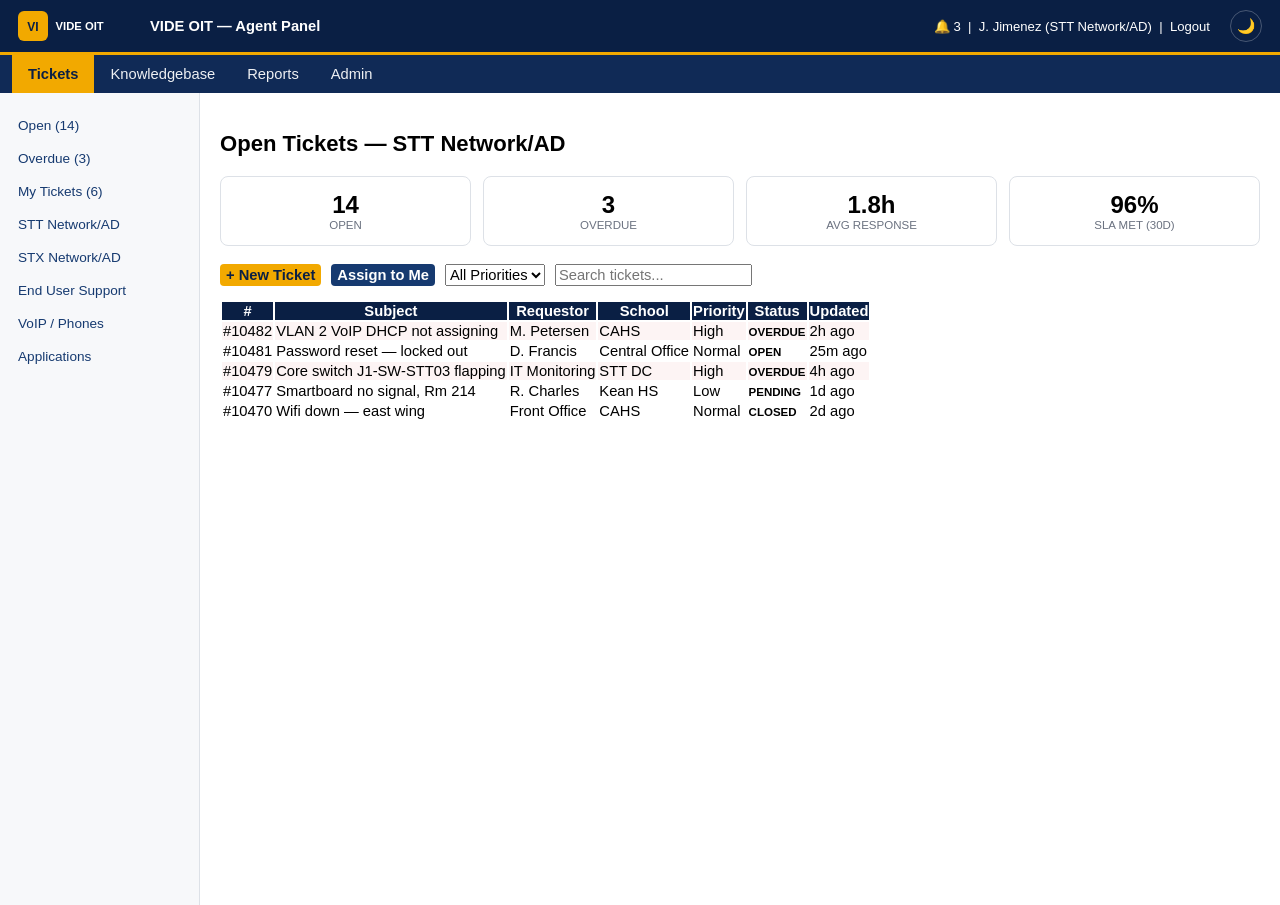
==== preview/staff-preview.html @ d64cbb35 "Add files via upload" ====
<!DOCTYPE html>
<html lang="en">
<head>
<meta charset="UTF-8">
<meta name="viewport" content="width=device-width, initial-scale=1.0">
<title>VIDE OIT — Staff Panel Preview</title>
<link rel="stylesheet" href="../theme/css/vide-tokens.css">
<link rel="stylesheet" href="../theme/css/vide-staff-panel.css">
<style>
  body { margin:0; font-family:-apple-system,BlinkMacSystemFont,"Segoe UI",Roboto,sans-serif; }
  #staff-header { display:flex; align-items:center; padding:0 18px; height:52px; gap:12px; }
  #staff-header img.logo { max-height:30px; }
  #staff-header .who { margin-left:auto; font-size:.82rem; }
  ul.tabs { display:flex; padding:0 12px; list-style:none; margin:0; }
  ul.tabs li a { padding:11px 16px; display:inline-block; text-decoration:none; }
  .layout { display:grid; grid-template-columns:200px 1fr; min-height:calc(100vh - 88px); }
  .sidebar { padding:16px 0; }
  .sidebar a { display:block; padding:9px 18px; text-decoration:none; font-size:.85rem; }
  .content { padding:20px; }
  .stats { display:grid; grid-template-columns:repeat(4,1fr); gap:12px; margin-bottom:18px; }
  .stat { background:#fff; border:1px solid #dde1e7; border-radius:8px; padding:14px; text-align:center; }
  .stat .n { font-size:1.5rem; font-weight:800; }
  .stat .l { font-size:.72rem; text-transform:uppercase; color:#6b7280; }
  .toolbar { display:flex; gap:10px; margin-bottom:14px; flex-wrap:wrap; }
  @media (max-width:800px){ .stats{grid-template-columns:repeat(2,1fr);} }
</style>
</head>
<body>

<div id="staff-header">
  <img class="logo" src="../theme/assets/vide-logo-placeholder.svg" alt="VIDE logo">
  <strong>VIDE OIT — Agent Panel</strong>
  <div class="who">🔔 3 &nbsp;|&nbsp; J. Jimenez (STT Network/AD) &nbsp;|&nbsp; Logout</div>
</div>

<ul id="nav" class="tabs">
  <li class="active"><a href="#">Tickets</a></li>
  <li><a href="#">Knowledgebase</a></li>
  <li><a href="#">Reports</a></li>
  <li><a href="#">Admin</a></li>
</ul>

<div class="layout">
  <div id="sidebar" class="sidebar">
    <a href="#" class="active">Open (14)</a>
    <a href="#">Overdue (3)</a>
    <a href="#">My Tickets (6)</a>
    <a href="#">STT Network/AD</a>
    <a href="#">STX Network/AD</a>
    <a href="#">End User Support</a>
    <a href="#">VoIP / Phones</a>
    <a href="#">Applications</a>
  </div>

  <div class="content">
    <h2>Open Tickets — STT Network/AD</h2>

    <div class="stats">
      <div class="stat"><div class="n">14</div><div class="l">Open</div></div>
      <div class="stat"><div class="n">3</div><div class="l">Overdue</div></div>
      <div class="stat"><div class="n">1.8h</div><div class="l">Avg Response</div></div>
      <div class="stat"><div class="n">96%</div><div class="l">SLA Met (30d)</div></div>
    </div>

    <div class="toolbar">
      <button class="btn orange">+ New Ticket</button>
      <button class="btn">Assign to Me</button>
      <select><option>All Priorities</option><option>High</option><option>Normal</option><option>Low</option></select>
      <input type="text" placeholder="Search tickets...">
    </div>

    <table class="list">
      <thead>
        <tr><th>#</th><th>Subject</th><th>Requestor</th><th>School</th><th>Priority</th><th>Status</th><th>Updated</th></tr>
      </thead>
      <tbody>
        <tr class="overdue">
          <td>#10482</td><td>VLAN 2 VoIP DHCP not assigning</td><td>M. Petersen</td><td>CAHS</td>
          <td>High</td><td><span class="Ticket-status label">Overdue</span></td><td>2h ago</td>
        </tr>
        <tr>
          <td>#10481</td><td>Password reset — locked out</td><td>D. Francis</td><td>Central Office</td>
          <td>Normal</td><td><span class="Ticket-status label">Open</span></td><td>25m ago</td>
        </tr>
        <tr class="overdue">
          <td>#10479</td><td>Core switch J1-SW-STT03 flapping</td><td>IT Monitoring</td><td>STT DC</td>
          <td>High</td><td><span class="Ticket-status label">Overdue</span></td><td>4h ago</td>
        </tr>
        <tr>
          <td>#10477</td><td>Smartboard no signal, Rm 214</td><td>R. Charles</td><td>Kean HS</td>
          <td>Low</td><td><span class="Ticket-status label">Pending</span></td><td>1d ago</td>
        </tr>
        <tr>
          <td>#10470</td><td>Wifi down — east wing</td><td>Front Office</td><td>CAHS</td>
          <td>Normal</td><td><span class="Ticket-status label">Closed</span></td><td>2d ago</td>
        </tr>
      </tbody>
    </table>
  </div>
</div>
<script src="../theme/js/vide-staff-panel.js"></script>
</body>
</html>
---- theme/css/vide-tokens.css ----
/* ============================================================
   VIDE OIT Help Desk — Design Tokens
   Shared CSS variables for the client portal + staff panel themes.
   Edit THIS file to update brand colors everywhere at once.
   ============================================================ */

:root {
  /* --- VIDE Brand Palette (update to exact PMS/hex when you have
         the official brand sheet — these are placeholder-but-real
         navy/gold government-style values) --- */
  --vide-navy-900:   #0a1f44;   /* primary header / nav */
  --vide-navy-800:   #102a56;
  --vide-navy-700:   #163a70;
  --vide-navy-600:   #1e4c8f;
  --vide-gold-500:   #f2a900;   /* primary accent */
  --vide-gold-600:   #d69400;
  --vide-gold-100:   #fdf1d6;
  --vide-white:      #ffffff;
  --vide-gray-50:    #f7f8fa;
  --vide-gray-100:   #eef0f3;
  --vide-gray-200:   #dde1e7;
  --vide-gray-300:   #c3c9d1;
  --vide-gray-500:   #6b7280;
  --vide-gray-700:   #374151;
  --vide-gray-900:   #1a1d23;

  /* --- Status colors (kept close to osTicket defaults so agents'
         muscle memory for open/overdue/closed still works) --- */
  --vide-status-open:     #1e8e5a;
  --vide-status-overdue:  #d64545;
  --vide-status-pending:  #d69400;
  --vide-status-closed:   #6b7280;

  /* --- Typography --- */
  --vide-font-base: -apple-system, BlinkMacSystemFont, "Segoe UI", Roboto,
                     Helvetica, Arial, sans-serif;
  --vide-font-mono: "JetBrains Mono", "SFMono-Regular", Consolas, monospace;

  /* --- Layout --- */
  --vide-radius-sm: 4px;
  --vide-radius-md: 8px;
  --vide-radius-lg: 14px;
  --vide-shadow-sm: 0 1px 2px rgba(10, 31, 68, 0.08);
  --vide-shadow-md: 0 4px 14px rgba(10, 31, 68, 0.12);
  --vide-shadow-lg: 0 10px 30px rgba(10, 31, 68, 0.18);
  --vide-header-height: 64px;
  --vide-header-height-mobile: 56px;

  /* --- Focus ring (accessibility) --- */
  --vide-focus-ring: 0 0 0 3px rgba(242, 169, 0, 0.5);

  /* --- Spacing scale --- */
  --vide-space-1: 4px;
  --vide-space-2: 8px;
  --vide-space-3: 12px;
  --vide-space-4: 16px;
  --vide-space-5: 24px;
  --vide-space-6: 32px;

  /* --- Motion --- */
  --vide-transition-fast: 120ms ease;
  --vide-transition-base: 200ms ease;

  /* --- Touch target minimum (WCAG 2.5.5 / iOS HIG) --- */
  --vide-touch-target: 44px;

  /* --- z-index scale --- */
  --vide-z-nav: 900;
  --vide-z-overlay: 950;
  --vide-z-modal: 1000;
  --vide-z-toast: 1100;
}

/* --- Dark mode overrides (staff panel opts in via [data-theme="dark"],
       client portal respects OS preference automatically) --- */
@media (prefers-color-scheme: dark) {
  :root {
    --vide-gray-50:  #14181f;
    --vide-gray-100: #1b202a;
    --vide-gray-200: #293142;
    --vide-gray-300: #3a4557;
    --vide-white:    #1b202a;
    --vide-gray-900: #eef0f3;
    --vide-gray-700: #c3c9d1;
  }
}

[data-theme="dark"] {
  --vide-gray-50:  #14181f;
  --vide-gray-100: #1b202a;
  --vide-gray-200: #293142;
  --vide-gray-300: #3a4557;
  --vide-white:    #1b202a;
  --vide-gray-900: #eef0f3;
  --vide-gray-700: #c3c9d1;
}

/* --- Respect reduced-motion preference --- */
@media (prefers-reduced-motion: reduce) {
  *, *::before, *::after {
    animation-duration: 0.01ms !important;
    animation-iteration-count: 1 !important;
    transition-duration: 0.01ms !important;
    scroll-behavior: auto !important;
  }
}
---- theme/css/vide-staff-panel.css ----
/* ============================================================
   VIDE OIT Help Desk — Staff/Agent Panel Theme
   Target: osTicket 1.18.x staff control panel (/scp)

   IMPORTANT: osTicket's SCP layout is JS-dependent (drag-resize
   panels, AJAX ticket threads, keyboard shortcuts). This file is
   intentionally a *visual* restyle only — colors, spacing, type,
   and safe mobile breakpoints — and does not touch layout classes
   that osTicket's JS measures/manipulates (e.g. #content, .flex-box
   width/height calculations). Load AFTER scp/css/scp.css.
   ============================================================ */

@import url("vide-tokens.css");

body {
  font-family: var(--vide-font-base) !important;
  transition: background var(--vide-transition-base), color var(--vide-transition-base);
}

/* Fluid type — same approach as client portal */
body, input, textarea, select, button { font-size: clamp(0.85rem, 0.82rem + 0.15vw, 0.92rem); }

#staff-header, #header, .staff-header {
  padding-left: max(16px, env(safe-area-inset-left));
  padding-right: max(16px, env(safe-area-inset-right));
}

/* --- Dark mode toggle (agents doing overnight NOC shifts will want this) --- */
.vide-theme-toggle {
  background: none;
  border: 1px solid rgba(255,255,255,0.25);
  color: #fff;
  border-radius: 999px;
  width: 32px; height: 32px;
  display: inline-flex; align-items: center; justify-content: center;
  cursor: pointer;
  margin-left: 8px;
}
.vide-theme-toggle:hover { background: rgba(255,255,255,0.1); }

/* --- Mobile sidebar hamburger toggle --- */
.vide-sidebar-toggle {
  display: none;
  background: none;
  border: none;
  color: #fff;
  font-size: 1.4rem;
  cursor: pointer;
  padding: 8px 10px;
  min-width: var(--vide-touch-target);
  min-height: var(--vide-touch-target);
}

/* ---------- Top bar ---------- */
#staff-header, #header, .staff-header {
  background: var(--vide-navy-900) !important;
  border-bottom: 3px solid var(--vide-gold-500);
  color: var(--vide-white) !important;
}
#staff-header a, .staff-header a { color: var(--vide-white) !important; }
#staff-header .logo, img.logo { max-height: 36px; }

/* ---------- Top-level nav tabs (Tickets / Knowledgebase / etc) ---------- */
#nav.tabs, ul.tabs {
  background: var(--vide-navy-800) !important;
}
#nav.tabs li a, ul.tabs li a {
  color: var(--vide-gray-100) !important;
  font-weight: 500;
}
#nav.tabs li.active a, ul.tabs li.active a,
#nav.tabs li a:hover, ul.tabs li a:hover {
  background: var(--vide-gold-500) !important;
  color: var(--vide-navy-900) !important;
  font-weight: 700 !important;
}

/* ---------- Sub-nav / sidebar ---------- */
#sidebar, .sidebar, ul.sub-nav {
  background: var(--vide-gray-50) !important;
  border-right: 1px solid var(--vide-gray-200);
}
.sidebar a, ul.sub-nav a { color: var(--vide-navy-700) !important; }
.sidebar a:hover, ul.sub-nav a:hover { color: var(--vide-gold-600) !important; }
.sidebar li.active a, ul.sub-nav li.active a {
  border-left: 3px solid var(--vide-gold-500);
  background: var(--vide-gold-100) !important;
  font-weight: 700;
}

/* ---------- Buttons ---------- */
.btn, input[type="submit"], button.btn {
  background: var(--vide-navy-700) !important;
  color: #fff !important;
  border: none !important;
  border-radius: var(--vide-radius-sm) !important;
  font-weight: 600 !important;
}
.btn:hover, input[type="submit"]:hover { background: var(--vide-navy-600) !important; }
.btn.green, .btn.blue, .btn.orange { background: var(--vide-gold-500) !important; color: var(--vide-navy-900) !important; }
.btn.red { background: var(--vide-status-overdue) !important; color: #fff !important; }

/* ---------- Ticket queue table ---------- */
table.list th {
  background: var(--vide-navy-900) !important;
  color: #fff !important;
  font-weight: 600;
}
table.list tr:hover td { background: var(--vide-gray-50) !important; }
tr.overdue td, .Row.overdue td   { background: rgba(214, 69, 69, 0.06) !important; }
tr.answered td                    { background: rgba(30, 142, 90, 0.06) !important; }

/* ---------- Status pills ---------- */
.Ticket-status, .label {
  border-radius: 999px !important;
  font-weight: 700 !important;
  text-transform: uppercase;
  font-size: .72rem !important;
}

/* ---------- Ticket thread panel ---------- */
.thread-entry, .thread-message {
  border-radius: var(--vide-radius-md);
  border: 1px solid var(--vide-gray-200) !important;
}
.thread-entry .header, .thread-message .header {
  background: var(--vide-gray-50) !important;
}
.thread-entry.staff-entry .header, .staff-entry .header {
  border-left: 3px solid var(--vide-gold-500);
}
.thread-entry.message .header, .thread-entry.client .header {
  border-left: 3px solid var(--vide-navy-600);
}

/* ---------- Focus visibility (accessibility) ---------- */
a:focus, .btn:focus, input:focus, textarea:focus, select:focus {
  outline: none !important;
  box-shadow: var(--vide-focus-ring) !important;
}

/* ============================================================
   MOBILE / TABLET — safe, additive tweaks only
   (osTicket SCP is not designed for phones; this makes it usable
   on a tablet or in a pinch on a phone, not a full redesign.)
   ============================================================ */
@media (max-width: 1024px) {
  #sidebar, .sidebar { width: 200px !important; }
}

@media (max-width: 768px) {
  .vide-sidebar-toggle { display: inline-flex; align-items: center; justify-content: center; }

  #sidebar, .sidebar {
    position: fixed;
    top: 0; bottom: 0; left: 0;
    width: 260px !important;
    max-width: 80vw;
    transform: translateX(-100%);
    transition: transform var(--vide-transition-base);
    z-index: var(--vide-z-overlay);
    box-shadow: var(--vide-shadow-lg);
    overflow-y: auto;
    padding-bottom: env(safe-area-inset-bottom);
  }
  #sidebar.vide-sidebar-open, .sidebar.vide-sidebar-open {
    transform: translateX(0);
  }
  .vide-sidebar-backdrop {
    display: none;
    position: fixed; inset: 0;
    background: rgba(10,31,68,0.4);
    z-index: var(--vide-z-nav);
  }
  .vide-sidebar-backdrop.vide-sidebar-open { display: block; }

  .sidebar a, ul.sub-nav a {
    min-height: var(--vide-touch-target);
    display: flex !important;
    align-items: center;
  }

  table.list th:nth-child(n+5),
  table.list td:nth-child(n+5) {
    display: none; /* hide lower-priority columns, keep subject/status/priority/date */
  }
  .btn, input[type="submit"] {
    padding: 10px 14px !important;
    min-height: var(--vide-touch-target);
  }
}

@media (max-width: 480px) {
  table.list th:nth-child(n+4),
  table.list td:nth-child(n+4) { display: none; } /* even tighter: subject + status only */
}

@media print {
  #staff-header, #nav.tabs, .sidebar { display: none !important; }
}
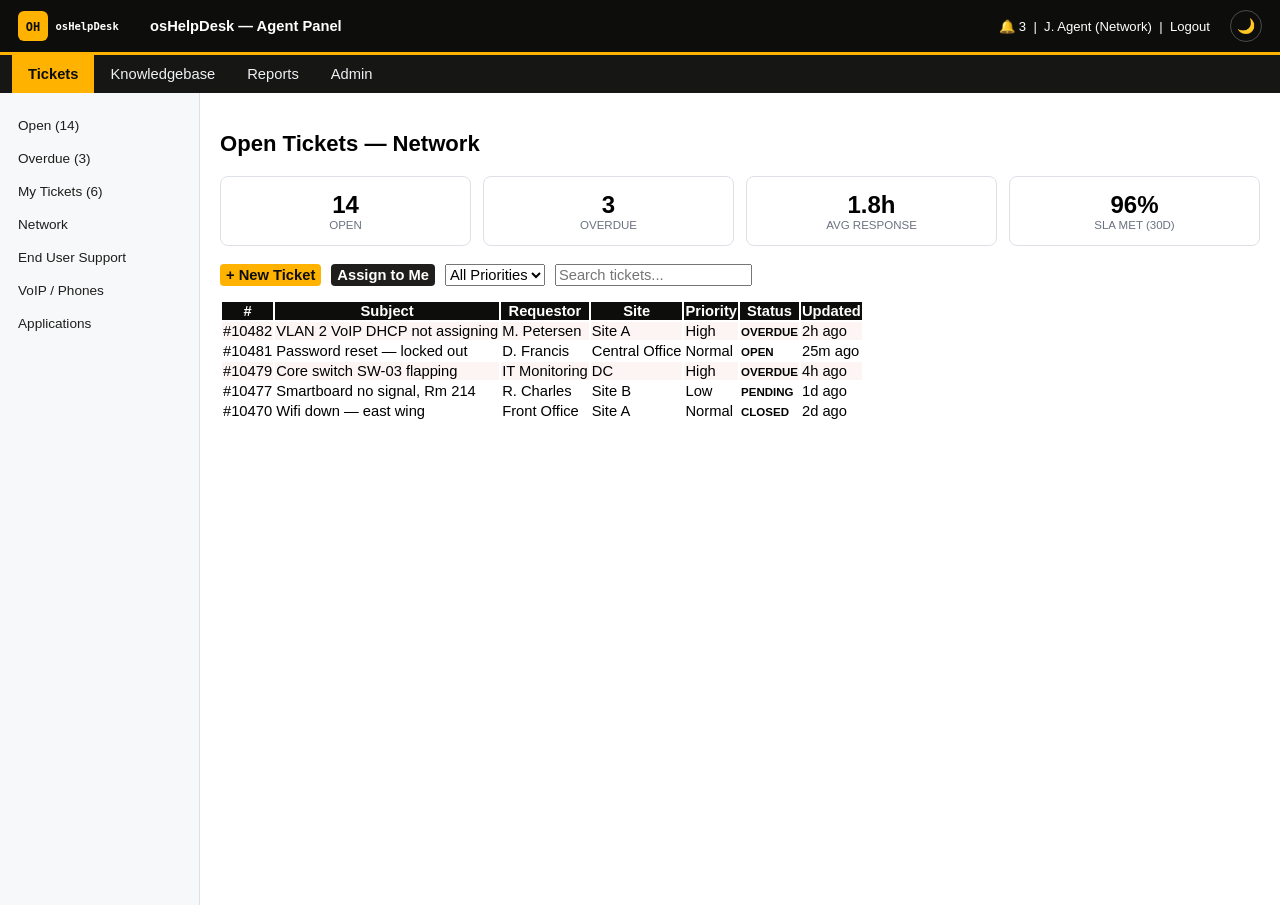
==== commit 41d2e539: "feat: rebrand — remove all VIDE references, rename to osHelpDesk - Rename all files: vide-* -> ohd-*" ====
--- a/preview/staff-preview.html
+++ b/preview/staff-preview.html
@@ -3,9 +3,9 @@
 <head>
 <meta charset="UTF-8">
 <meta name="viewport" content="width=device-width, initial-scale=1.0">
-<title>VIDE OIT — Staff Panel Preview</title>
-<link rel="stylesheet" href="../theme/css/vide-tokens.css">
-<link rel="stylesheet" href="../theme/css/vide-staff-panel.css">
+<title>osHelpDesk — Staff Panel Preview</title>
+<link rel="stylesheet" href="../theme/css/ohd-tokens.css">
+<link rel="stylesheet" href="../theme/css/ohd-staff-panel.css">
 <style>
   body { margin:0; font-family:-apple-system,BlinkMacSystemFont,"Segoe UI",Roboto,sans-serif; }
   #staff-header { display:flex; align-items:center; padding:0 18px; height:52px; gap:12px; }
@@ -28,9 +28,9 @@
 <body>
 
 <div id="staff-header">
-  <img class="logo" src="../theme/assets/vide-logo-placeholder.svg" alt="VIDE logo">
-  <strong>VIDE OIT — Agent Panel</strong>
-  <div class="who">🔔 3 &nbsp;|&nbsp; J. Jimenez (STT Network/AD) &nbsp;|&nbsp; Logout</div>
+  <img class="logo" src="../theme/assets/ohd-logo-placeholder.svg" alt="osHelpDesk logo">
+  <strong>osHelpDesk — Agent Panel</strong>
+  <div class="who">🔔 3 &nbsp;|&nbsp; J. Agent (Network) &nbsp;|&nbsp; Logout</div>
 </div>
 
 <ul id="nav" class="tabs">
@@ -45,15 +45,14 @@
     <a href="#" class="active">Open (14)</a>
     <a href="#">Overdue (3)</a>
     <a href="#">My Tickets (6)</a>
-    <a href="#">STT Network/AD</a>
-    <a href="#">STX Network/AD</a>
+    <a href="#">Network</a>
     <a href="#">End User Support</a>
     <a href="#">VoIP / Phones</a>
     <a href="#">Applications</a>
   </div>
 
   <div class="content">
-    <h2>Open Tickets — STT Network/AD</h2>
+    <h2>Open Tickets — Network</h2>
 
     <div class="stats">
       <div class="stat"><div class="n">14</div><div class="l">Open</div></div>
@@ -71,11 +70,11 @@
 
     <table class="list">
       <thead>
-        <tr><th>#</th><th>Subject</th><th>Requestor</th><th>School</th><th>Priority</th><th>Status</th><th>Updated</th></tr>
+        <tr><th>#</th><th>Subject</th><th>Requestor</th><th>Site</th><th>Priority</th><th>Status</th><th>Updated</th></tr>
       </thead>
       <tbody>
         <tr class="overdue">
-          <td>#10482</td><td>VLAN 2 VoIP DHCP not assigning</td><td>M. Petersen</td><td>CAHS</td>
+          <td>#10482</td><td>VLAN 2 VoIP DHCP not assigning</td><td>M. Petersen</td><td>Site A</td>
           <td>High</td><td><span class="Ticket-status label">Overdue</span></td><td>2h ago</td>
         </tr>
         <tr>
@@ -83,21 +82,21 @@
           <td>Normal</td><td><span class="Ticket-status label">Open</span></td><td>25m ago</td>
         </tr>
         <tr class="overdue">
-          <td>#10479</td><td>Core switch J1-SW-STT03 flapping</td><td>IT Monitoring</td><td>STT DC</td>
+          <td>#10479</td><td>Core switch SW-03 flapping</td><td>IT Monitoring</td><td>DC</td>
           <td>High</td><td><span class="Ticket-status label">Overdue</span></td><td>4h ago</td>
         </tr>
         <tr>
-          <td>#10477</td><td>Smartboard no signal, Rm 214</td><td>R. Charles</td><td>Kean HS</td>
+          <td>#10477</td><td>Smartboard no signal, Rm 214</td><td>R. Charles</td><td>Site B</td>
           <td>Low</td><td><span class="Ticket-status label">Pending</span></td><td>1d ago</td>
         </tr>
         <tr>
-          <td>#10470</td><td>Wifi down — east wing</td><td>Front Office</td><td>CAHS</td>
+          <td>#10470</td><td>Wifi down — east wing</td><td>Front Office</td><td>Site A</td>
           <td>Normal</td><td><span class="Ticket-status label">Closed</span></td><td>2d ago</td>
         </tr>
       </tbody>
     </table>
   </div>
 </div>
-<script src="../theme/js/vide-staff-panel.js"></script>
+<script src="../theme/js/ohd-staff-panel.js"></script>
 </body>
 </html>
--- a/theme/css/ohd-tokens.css
+++ b/theme/css/ohd-tokens.css
@@ -0,0 +1,104 @@
+/* ============================================================
+   osHelpDesk — Design Tokens
+   Shared CSS variables for the client portal + staff panel themes.
+   Edit THIS file to update brand colors everywhere at once.
+   ============================================================ */
+
+:root {
+  /* --- osHelpDesk Brand Palette (JorahOne design system) --- */
+  --ohd-ink-900:    #0d0d0c;   /* primary header / nav */
+  --ohd-ink-800:    #161614;
+  --ohd-ink-700:    #1f1e1c;
+  --ohd-ink-600:    #2a2925;
+  --ohd-amber-500:  #FFB300;   /* primary accent */
+  --ohd-amber-600:  #e0a000;
+  --ohd-amber-100:  #fff4d6;
+  --ohd-white:      #ffffff;
+  --ohd-gray-50:    #f7f8fa;
+  --ohd-gray-100:   #eef0f3;
+  --ohd-gray-200:   #dde1e7;
+  --ohd-gray-300:   #c3c9d1;
+  --ohd-gray-500:   #6b7280;
+  --ohd-gray-700:   #374151;
+  --ohd-gray-900:   #1a1d23;
+
+  /* --- Status colors (kept close to osTicket defaults so agents'
+         muscle memory for open/overdue/closed still works) --- */
+  --ohd-status-open:     #1e8e5a;
+  --ohd-status-overdue:  #d64545;
+  --ohd-status-pending:  #d69400;
+  --ohd-status-closed:   #6b7280;
+
+  /* --- Typography --- */
+  --ohd-font-base: -apple-system, BlinkMacSystemFont, "Segoe UI", Roboto,
+                    Helvetica, Arial, sans-serif;
+  --ohd-font-mono: "JetBrains Mono", "SFMono-Regular", Consolas, monospace;
+
+  /* --- Layout --- */
+  --ohd-radius-sm: 4px;
+  --ohd-radius-md: 8px;
+  --ohd-radius-lg: 14px;
+  --ohd-shadow-sm: 0 1px 2px rgba(13, 13, 12, 0.08);
+  --ohd-shadow-md: 0 4px 14px rgba(13, 13, 12, 0.12);
+  --ohd-shadow-lg: 0 10px 30px rgba(13, 13, 12, 0.18);
+  --ohd-header-height: 64px;
+  --ohd-header-height-mobile: 56px;
+
+  /* --- Focus ring (accessibility) --- */
+  --ohd-focus-ring: 0 0 0 3px rgba(255, 179, 0, 0.5);
+
+  /* --- Spacing scale --- */
+  --ohd-space-1: 4px;
+  --ohd-space-2: 8px;
+  --ohd-space-3: 12px;
+  --ohd-space-4: 16px;
+  --ohd-space-5: 24px;
+  --ohd-space-6: 32px;
+
+  /* --- Motion --- */
+  --ohd-transition-fast: 120ms ease;
+  --ohd-transition-base: 200ms ease;
+
+  /* --- Touch target minimum (WCAG 2.5.5 / iOS HIG) --- */
+  --ohd-touch-target: 44px;
+
+  /* --- z-index scale --- */
+  --ohd-z-nav: 900;
+  --ohd-z-overlay: 950;
+  --ohd-z-modal: 1000;
+  --ohd-z-toast: 1100;
+}
+
+/* --- Dark mode overrides (staff panel opts in via [data-theme="dark"],
+       client portal respects OS preference automatically) --- */
+@media (prefers-color-scheme: dark) {
+  :root {
+    --ohd-gray-50:  #14181f;
+    --ohd-gray-100: #1b202a;
+    --ohd-gray-200: #293142;
+    --ohd-gray-300: #3a4557;
+    --ohd-white:    #1b202a;
+    --ohd-gray-900: #eef0f3;
+    --ohd-gray-700: #c3c9d1;
+  }
+}
+
+[data-theme="dark"] {
+  --ohd-gray-50:  #14181f;
+  --ohd-gray-100: #1b202a;
+  --ohd-gray-200: #293142;
+  --ohd-gray-300: #3a4557;
+  --ohd-white:    #1b202a;
+  --ohd-gray-900: #eef0f3;
+  --ohd-gray-700: #c3c9d1;
+}
+
+/* --- Respect reduced-motion preference --- */
+@media (prefers-reduced-motion: reduce) {
+  *, *::before, *::after {
+    animation-duration: 0.01ms !important;
+    animation-iteration-count: 1 !important;
+    transition-duration: 0.01ms !important;
+    scroll-behavior: auto !important;
+  }
+}
--- a/theme/css/ohd-staff-panel.css
+++ b/theme/css/ohd-staff-panel.css
@@ -0,0 +1,200 @@
+/* ============================================================
+   osHelpDesk — Staff/Agent Panel Theme
+   Target: osTicket 1.18.x staff control panel (/scp)
+
+   IMPORTANT: osTicket's SCP layout is JS-dependent (drag-resize
+   panels, AJAX ticket threads, keyboard shortcuts). This file is
+   intentionally a *visual* restyle only — colors, spacing, type,
+   and safe mobile breakpoints — and does not touch layout classes
+   that osTicket's JS measures/manipulates (e.g. #content, .flex-box
+   width/height calculations). Load AFTER scp/css/scp.css.
+   ============================================================ */
+
+@import url("ohd-tokens.css");
+
+body {
+  font-family: var(--ohd-font-base) !important;
+  transition: background var(--ohd-transition-base), color var(--ohd-transition-base);
+}
+
+/* Fluid type — same approach as client portal */
+body, input, textarea, select, button { font-size: clamp(0.85rem, 0.82rem + 0.15vw, 0.92rem); }
+
+#staff-header, #header, .staff-header {
+  padding-left: max(16px, env(safe-area-inset-left));
+  padding-right: max(16px, env(safe-area-inset-right));
+}
+
+/* --- Dark mode toggle (agents doing overnight NOC shifts will want this) --- */
+.ohd-theme-toggle {
+  background: none;
+  border: 1px solid rgba(255,255,255,0.25);
+  color: #fff;
+  border-radius: 999px;
+  width: 32px; height: 32px;
+  display: inline-flex; align-items: center; justify-content: center;
+  cursor: pointer;
+  margin-left: 8px;
+}
+.ohd-theme-toggle:hover { background: rgba(255,255,255,0.1); }
+
+/* --- Mobile sidebar hamburger toggle --- */
+.ohd-sidebar-toggle {
+  display: none;
+  background: none;
+  border: none;
+  color: #fff;
+  font-size: 1.4rem;
+  cursor: pointer;
+  padding: 8px 10px;
+  min-width: var(--ohd-touch-target);
+  min-height: var(--ohd-touch-target);
+}
+
+/* ---------- Top bar ---------- */
+#staff-header, #header, .staff-header {
+  background: var(--ohd-ink-900) !important;
+  border-bottom: 3px solid var(--ohd-amber-500);
+  color: var(--ohd-white) !important;
+}
+#staff-header a, .staff-header a { color: var(--ohd-white) !important; }
+#staff-header .logo, img.logo { max-height: 36px; }
+
+/* ---------- Top-level nav tabs (Tickets / Knowledgebase / etc) ---------- */
+#nav.tabs, ul.tabs {
+  background: var(--ohd-ink-800) !important;
+}
+#nav.tabs li a, ul.tabs li a {
+  color: var(--ohd-gray-100) !important;
+  font-weight: 500;
+}
+#nav.tabs li.active a, ul.tabs li.active a,
+#nav.tabs li a:hover, ul.tabs li a:hover {
+  background: var(--ohd-amber-500) !important;
+  color: var(--ohd-ink-900) !important;
+  font-weight: 700 !important;
+}
+
+/* ---------- Sub-nav / sidebar ---------- */
+#sidebar, .sidebar, ul.sub-nav {
+  background: var(--ohd-gray-50) !important;
+  border-right: 1px solid var(--ohd-gray-200);
+}
+.sidebar a, ul.sub-nav a { color: var(--ohd-ink-700) !important; }
+.sidebar a:hover, ul.sub-nav a:hover { color: var(--ohd-amber-600) !important; }
+.sidebar li.active a, ul.sub-nav li.active a {
+  border-left: 3px solid var(--ohd-amber-500);
+  background: var(--ohd-amber-100) !important;
+  font-weight: 700;
+}
+
+/* ---------- Buttons ---------- */
+.btn, input[type="submit"], button.btn {
+  background: var(--ohd-ink-700) !important;
+  color: #fff !important;
+  border: none !important;
+  border-radius: var(--ohd-radius-sm) !important;
+  font-weight: 600 !important;
+}
+.btn:hover, input[type="submit"]:hover { background: var(--ohd-ink-600) !important; }
+.btn.green, .btn.blue, .btn.orange { background: var(--ohd-amber-500) !important; color: var(--ohd-ink-900) !important; }
+.btn.red { background: var(--ohd-status-overdue) !important; color: #fff !important; }
+
+/* ---------- Ticket queue table ---------- */
+table.list th {
+  background: var(--ohd-ink-900) !important;
+  color: #fff !important;
+  font-weight: 600;
+}
+table.list tr:hover td { background: var(--ohd-gray-50) !important; }
+tr.overdue td, .Row.overdue td   { background: rgba(214, 69, 69, 0.06) !important; }
+tr.answered td                    { background: rgba(30, 142, 90, 0.06) !important; }
+
+/* ---------- Status pills ---------- */
+.Ticket-status, .label {
+  border-radius: 999px !important;
+  font-weight: 700 !important;
+  text-transform: uppercase;
+  font-size: .72rem !important;
+}
+
+/* ---------- Ticket thread panel ---------- */
+.thread-entry, .thread-message {
+  border-radius: var(--ohd-radius-md);
+  border: 1px solid var(--ohd-gray-200) !important;
+}
+.thread-entry .header, .thread-message .header {
+  background: var(--ohd-gray-50) !important;
+}
+.thread-entry.staff-entry .header, .staff-entry .header {
+  border-left: 3px solid var(--ohd-amber-500);
+}
+.thread-entry.message .header, .thread-entry.client .header {
+  border-left: 3px solid var(--ohd-ink-600);
+}
+
+/* ---------- Focus visibility (accessibility) ---------- */
+a:focus, .btn:focus, input:focus, textarea:focus, select:focus {
+  outline: none !important;
+  box-shadow: var(--ohd-focus-ring) !important;
+}
+
+/* ============================================================
+   MOBILE / TABLET — safe, additive tweaks only
+   (osTicket SCP is not designed for phones; this makes it usable
+   on a tablet or in a pinch on a phone, not a full redesign.)
+   ============================================================ */
+@media (max-width: 1024px) {
+  #sidebar, .sidebar { width: 200px !important; }
+}
+
+@media (max-width: 768px) {
+  .ohd-sidebar-toggle { display: inline-flex; align-items: center; justify-content: center; }
+
+  #sidebar, .sidebar {
+    position: fixed;
+    top: 0; bottom: 0; left: 0;
+    width: 260px !important;
+    max-width: 80vw;
+    transform: translateX(-100%);
+    transition: transform var(--ohd-transition-base);
+    z-index: var(--ohd-z-overlay);
+    box-shadow: var(--ohd-shadow-lg);
+    overflow-y: auto;
+    padding-bottom: env(safe-area-inset-bottom);
+  }
+  #sidebar.ohd-sidebar-open, .sidebar.ohd-sidebar-open {
+    transform: translateX(0);
+  }
+  .ohd-sidebar-backdrop {
+    display: none;
+    position: fixed; inset: 0;
+    background: rgba(13,13,12,0.4);
+    z-index: var(--ohd-z-nav);
+  }
+  .ohd-sidebar-backdrop.ohd-sidebar-open { display: block; }
+
+  .sidebar a, ul.sub-nav a {
+    min-height: var(--ohd-touch-target);
+    display: flex !important;
+    align-items: center;
+  }
+
+  table.list th:nth-child(n+5),
+  table.list td:nth-child(n+5) {
+    display: none; /* hide lower-priority columns, keep subject/status/priority/date */
+  }
+  .btn, input[type="submit"] {
+    padding: 10px 14px !important;
+    min-height: var(--ohd-touch-target);
+  }
+}
+
+@media (max-width: 480px) {
+  table.list th:nth-child(n+4),
+  table.list td:nth-child(n+4) { display: none; } /* even tighter: subject + status only */
+}
+
+@media print {
+  #staff-header, #nav.tabs, .sidebar { display: none !important; }
+}
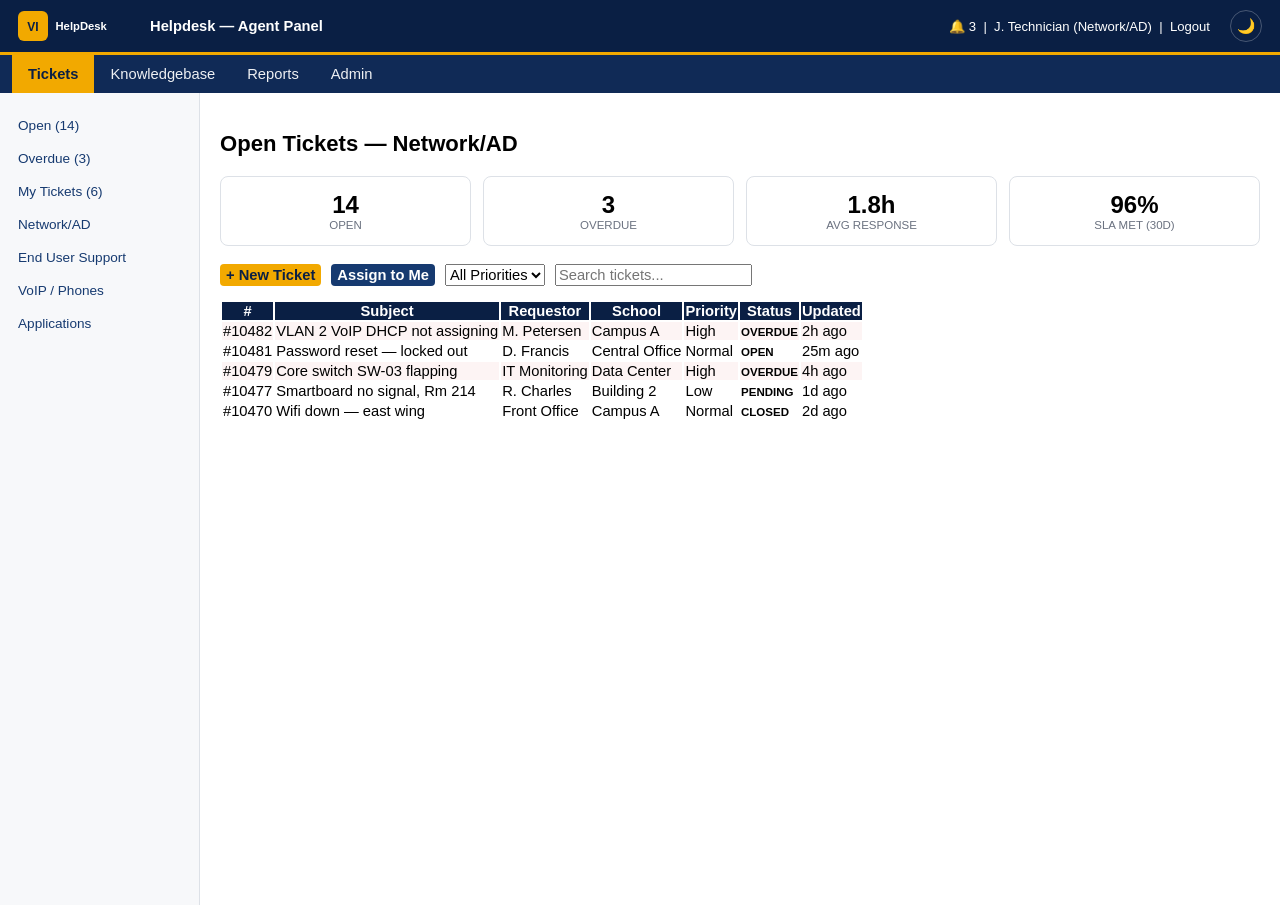
==== commit 74bbf622: "chore: remove vide branding and rename theme files to helpdesk-*" ====
--- a/preview/staff-preview.html
+++ b/preview/staff-preview.html
@@ -3,9 +3,9 @@
 <head>
 <meta charset="UTF-8">
 <meta name="viewport" content="width=device-width, initial-scale=1.0">
-<title>osHelpDesk — Staff Panel Preview</title>
-<link rel="stylesheet" href="../theme/css/ohd-tokens.css">
-<link rel="stylesheet" href="../theme/css/ohd-staff-panel.css">
+<title>Helpdesk — Staff Panel Preview</title>
+<link rel="stylesheet" href="../theme/css/helpdesk-tokens.css">
+<link rel="stylesheet" href="../theme/css/helpdesk-staff-panel.css">
 <style>
   body { margin:0; font-family:-apple-system,BlinkMacSystemFont,"Segoe UI",Roboto,sans-serif; }
   #staff-header { display:flex; align-items:center; padding:0 18px; height:52px; gap:12px; }
@@ -28,9 +28,9 @@
 <body>
 
 <div id="staff-header">
-  <img class="logo" src="../theme/assets/ohd-logo-placeholder.svg" alt="osHelpDesk logo">
-  <strong>osHelpDesk — Agent Panel</strong>
-  <div class="who">🔔 3 &nbsp;|&nbsp; J. Agent (Network) &nbsp;|&nbsp; Logout</div>
+  <img class="logo" src="../theme/assets/helpdesk-logo-placeholder.svg" alt="Helpdesk logo">
+  <strong>Helpdesk — Agent Panel</strong>
+  <div class="who">🔔 3 &nbsp;|&nbsp; J. Technician (Network/AD) &nbsp;|&nbsp; Logout</div>
 </div>
 
 <ul id="nav" class="tabs">
@@ -45,14 +45,14 @@
     <a href="#" class="active">Open (14)</a>
     <a href="#">Overdue (3)</a>
     <a href="#">My Tickets (6)</a>
-    <a href="#">Network</a>
+    <a href="#">Network/AD</a>
     <a href="#">End User Support</a>
     <a href="#">VoIP / Phones</a>
     <a href="#">Applications</a>
   </div>
 
   <div class="content">
-    <h2>Open Tickets — Network</h2>
+    <h2>Open Tickets — Network/AD</h2>
 
     <div class="stats">
       <div class="stat"><div class="n">14</div><div class="l">Open</div></div>
@@ -70,11 +70,11 @@
 
     <table class="list">
       <thead>
-        <tr><th>#</th><th>Subject</th><th>Requestor</th><th>Site</th><th>Priority</th><th>Status</th><th>Updated</th></tr>
+        <tr><th>#</th><th>Subject</th><th>Requestor</th><th>School</th><th>Priority</th><th>Status</th><th>Updated</th></tr>
       </thead>
       <tbody>
         <tr class="overdue">
-          <td>#10482</td><td>VLAN 2 VoIP DHCP not assigning</td><td>M. Petersen</td><td>Site A</td>
+          <td>#10482</td><td>VLAN 2 VoIP DHCP not assigning</td><td>M. Petersen</td><td>Campus A</td>
           <td>High</td><td><span class="Ticket-status label">Overdue</span></td><td>2h ago</td>
         </tr>
         <tr>
@@ -82,21 +82,21 @@
           <td>Normal</td><td><span class="Ticket-status label">Open</span></td><td>25m ago</td>
         </tr>
         <tr class="overdue">
-          <td>#10479</td><td>Core switch SW-03 flapping</td><td>IT Monitoring</td><td>DC</td>
+          <td>#10479</td><td>Core switch SW-03 flapping</td><td>IT Monitoring</td><td>Data Center</td>
           <td>High</td><td><span class="Ticket-status label">Overdue</span></td><td>4h ago</td>
         </tr>
         <tr>
-          <td>#10477</td><td>Smartboard no signal, Rm 214</td><td>R. Charles</td><td>Site B</td>
+          <td>#10477</td><td>Smartboard no signal, Rm 214</td><td>R. Charles</td><td>Building 2</td>
           <td>Low</td><td><span class="Ticket-status label">Pending</span></td><td>1d ago</td>
         </tr>
         <tr>
-          <td>#10470</td><td>Wifi down — east wing</td><td>Front Office</td><td>Site A</td>
+          <td>#10470</td><td>Wifi down — east wing</td><td>Front Office</td><td>Campus A</td>
           <td>Normal</td><td><span class="Ticket-status label">Closed</span></td><td>2d ago</td>
         </tr>
       </tbody>
     </table>
   </div>
 </div>
-<script src="../theme/js/ohd-staff-panel.js"></script>
+<script src="../theme/js/helpdesk-staff-panel.js"></script>
 </body>
 </html>
--- a/theme/css/helpdesk-tokens.css
+++ b/theme/css/helpdesk-tokens.css
@@ -0,0 +1,106 @@
+/* ============================================================
+   Help Desk Theme — Design Tokens
+   Shared CSS variables for the client portal + staff panel themes.
+   Edit THIS file to update brand colors everywhere at once.
+   ============================================================ */
+
+:root {
+  /* --- Help Desk Brand Palette (update to exact PMS/hex when you have
+         the official brand sheet — these are placeholder-but-real
+         navy/gold government-style values) --- */
+  --helpdesk-navy-900:   #0a1f44;   /* primary header / nav */
+  --helpdesk-navy-800:   #102a56;
+  --helpdesk-navy-700:   #163a70;
+  --helpdesk-navy-600:   #1e4c8f;
+  --helpdesk-gold-500:   #f2a900;   /* primary accent */
+  --helpdesk-gold-600:   #d69400;
+  --helpdesk-gold-100:   #fdf1d6;
+  --helpdesk-white:      #ffffff;
+  --helpdesk-gray-50:    #f7f8fa;
+  --helpdesk-gray-100:   #eef0f3;
+  --helpdesk-gray-200:   #dde1e7;
+  --helpdesk-gray-300:   #c3c9d1;
+  --helpdesk-gray-500:   #6b7280;
+  --helpdesk-gray-700:   #374151;
+  --helpdesk-gray-900:   #1a1d23;
+
+  /* --- Status colors (kept close to osTicket defaults so agents'
+         muscle memory for open/overdue/closed still works) --- */
+  --helpdesk-status-open:     #1e8e5a;
+  --helpdesk-status-overdue:  #d64545;
+  --helpdesk-status-pending:  #d69400;
+  --helpdesk-status-closed:   #6b7280;
+
+  /* --- Typography --- */
+  --helpdesk-font-base: -apple-system, BlinkMacSystemFont, "Segoe UI", Roboto,
+                     Helvetica, Arial, sans-serif;
+  --helpdesk-font-mono: "JetBrains Mono", "SFMono-Regular", Consolas, monospace;
+
+  /* --- Layout --- */
+  --helpdesk-radius-sm: 4px;
+  --helpdesk-radius-md: 8px;
+  --helpdesk-radius-lg: 14px;
+  --helpdesk-shadow-sm: 0 1px 2px rgba(10, 31, 68, 0.08);
+  --helpdesk-shadow-md: 0 4px 14px rgba(10, 31, 68, 0.12);
+  --helpdesk-shadow-lg: 0 10px 30px rgba(10, 31, 68, 0.18);
+  --helpdesk-header-height: 64px;
+  --helpdesk-header-height-mobile: 56px;
+
+  /* --- Focus ring (accessibility) --- */
+  --helpdesk-focus-ring: 0 0 0 3px rgba(242, 169, 0, 0.5);
+
+  /* --- Spacing scale --- */
+  --helpdesk-space-1: 4px;
+  --helpdesk-space-2: 8px;
+  --helpdesk-space-3: 12px;
+  --helpdesk-space-4: 16px;
+  --helpdesk-space-5: 24px;
+  --helpdesk-space-6: 32px;
+
+  /* --- Motion --- */
+  --helpdesk-transition-fast: 120ms ease;
+  --helpdesk-transition-base: 200ms ease;
+
+  /* --- Touch target minimum (WCAG 2.5.5 / iOS HIG) --- */
+  --helpdesk-touch-target: 44px;
+
+  /* --- z-index scale --- */
+  --helpdesk-z-nav: 900;
+  --helpdesk-z-overlay: 950;
+  --helpdesk-z-modal: 1000;
+  --helpdesk-z-toast: 1100;
+}
+
+/* --- Dark mode overrides (staff panel opts in via [data-theme="dark"],
+       client portal respects OS preference automatically) --- */
+@media (prefers-color-scheme: dark) {
+  :root {
+    --helpdesk-gray-50:  #14181f;
+    --helpdesk-gray-100: #1b202a;
+    --helpdesk-gray-200: #293142;
+    --helpdesk-gray-300: #3a4557;
+    --helpdesk-white:    #1b202a;
+    --helpdesk-gray-900: #eef0f3;
+    --helpdesk-gray-700: #c3c9d1;
+  }
+}
+
+[data-theme="dark"] {
+  --helpdesk-gray-50:  #14181f;
+  --helpdesk-gray-100: #1b202a;
+  --helpdesk-gray-200: #293142;
+  --helpdesk-gray-300: #3a4557;
+  --helpdesk-white:    #1b202a;
+  --helpdesk-gray-900: #eef0f3;
+  --helpdesk-gray-700: #c3c9d1;
+}
+
+/* --- Respect reduced-motion preference --- */
+@media (prefers-reduced-motion: reduce) {
+  *, *::before, *::after {
+    animation-duration: 0.01ms !important;
+    animation-iteration-count: 1 !important;
+    transition-duration: 0.01ms !important;
+    scroll-behavior: auto !important;
+  }
+}
--- a/theme/css/helpdesk-staff-panel.css
+++ b/theme/css/helpdesk-staff-panel.css
@@ -0,0 +1,200 @@
+/* ============================================================
+   Help Desk Theme — Staff/Agent Panel Theme
+   Target: osTicket 1.18.x staff control panel (/scp)
+
+   IMPORTANT: osTicket's SCP layout is JS-dependent (drag-resize
+   panels, AJAX ticket threads, keyboard shortcuts). This file is
+   intentionally a *visual* restyle only — colors, spacing, type,
+   and safe mobile breakpoints — and does not touch layout classes
+   that osTicket's JS measures/manipulates (e.g. #content, .flex-box
+   width/height calculations). Load AFTER scp/css/scp.css.
+   ============================================================ */
+
+@import url("helpdesk-tokens.css");
+
+body {
+  font-family: var(--helpdesk-font-base) !important;
+  transition: background var(--helpdesk-transition-base), color var(--helpdesk-transition-base);
+}
+
+/* Fluid type — same approach as client portal */
+body, input, textarea, select, button { font-size: clamp(0.85rem, 0.82rem + 0.15vw, 0.92rem); }
+
+#staff-header, #header, .staff-header {
+  padding-left: max(16px, env(safe-area-inset-left));
+  padding-right: max(16px, env(safe-area-inset-right));
+}
+
+/* --- Dark mode toggle (agents doing overnight NOC shifts will want this) --- */
+.helpdesk-theme-toggle {
+  background: none;
+  border: 1px solid rgba(255,255,255,0.25);
+  color: #fff;
+  border-radius: 999px;
+  width: 32px; height: 32px;
+  display: inline-flex; align-items: center; justify-content: center;
+  cursor: pointer;
+  margin-left: 8px;
+}
+.helpdesk-theme-toggle:hover { background: rgba(255,255,255,0.1); }
+
+/* --- Mobile sidebar hamburger toggle --- */
+.helpdesk-sidebar-toggle {
+  display: none;
+  background: none;
+  border: none;
+  color: #fff;
+  font-size: 1.4rem;
+  cursor: pointer;
+  padding: 8px 10px;
+  min-width: var(--helpdesk-touch-target);
+  min-height: var(--helpdesk-touch-target);
+}
+
+/* ---------- Top bar ---------- */
+#staff-header, #header, .staff-header {
+  background: var(--helpdesk-navy-900) !important;
+  border-bottom: 3px solid var(--helpdesk-gold-500);
+  color: var(--helpdesk-white) !important;
+}
+#staff-header a, .staff-header a { color: var(--helpdesk-white) !important; }
+#staff-header .logo, img.logo { max-height: 36px; }
+
+/* ---------- Top-level nav tabs (Tickets / Knowledgebase / etc) ---------- */
+#nav.tabs, ul.tabs {
+  background: var(--helpdesk-navy-800) !important;
+}
+#nav.tabs li a, ul.tabs li a {
+  color: var(--helpdesk-gray-100) !important;
+  font-weight: 500;
+}
+#nav.tabs li.active a, ul.tabs li.active a,
+#nav.tabs li a:hover, ul.tabs li a:hover {
+  background: var(--helpdesk-gold-500) !important;
+  color: var(--helpdesk-navy-900) !important;
+  font-weight: 700 !important;
+}
+
+/* ---------- Sub-nav / sidebar ---------- */
+#sidebar, .sidebar, ul.sub-nav {
+  background: var(--helpdesk-gray-50) !important;
+  border-right: 1px solid var(--helpdesk-gray-200);
+}
+.sidebar a, ul.sub-nav a { color: var(--helpdesk-navy-700) !important; }
+.sidebar a:hover, ul.sub-nav a:hover { color: var(--helpdesk-gold-600) !important; }
+.sidebar li.active a, ul.sub-nav li.active a {
+  border-left: 3px solid var(--helpdesk-gold-500);
+  background: var(--helpdesk-gold-100) !important;
+  font-weight: 700;
+}
+
+/* ---------- Buttons ---------- */
+.btn, input[type="submit"], button.btn {
+  background: var(--helpdesk-navy-700) !important;
+  color: #fff !important;
+  border: none !important;
+  border-radius: var(--helpdesk-radius-sm) !important;
+  font-weight: 600 !important;
+}
+.btn:hover, input[type="submit"]:hover { background: var(--helpdesk-navy-600) !important; }
+.btn.green, .btn.blue, .btn.orange { background: var(--helpdesk-gold-500) !important; color: var(--helpdesk-navy-900) !important; }
+.btn.red { background: var(--helpdesk-status-overdue) !important; color: #fff !important; }
+
+/* ---------- Ticket queue table ---------- */
+table.list th {
+  background: var(--helpdesk-navy-900) !important;
+  color: #fff !important;
+  font-weight: 600;
+}
+table.list tr:hover td { background: var(--helpdesk-gray-50) !important; }
+tr.overdue td, .Row.overdue td   { background: rgba(214, 69, 69, 0.06) !important; }
+tr.answered td                    { background: rgba(30, 142, 90, 0.06) !important; }
+
+/* ---------- Status pills ---------- */
+.Ticket-status, .label {
+  border-radius: 999px !important;
+  font-weight: 700 !important;
+  text-transform: uppercase;
+  font-size: .72rem !important;
+}
+
+/* ---------- Ticket thread panel ---------- */
+.thread-entry, .thread-message {
+  border-radius: var(--helpdesk-radius-md);
+  border: 1px solid var(--helpdesk-gray-200) !important;
+}
+.thread-entry .header, .thread-message .header {
+  background: var(--helpdesk-gray-50) !important;
+}
+.thread-entry.staff-entry .header, .staff-entry .header {
+  border-left: 3px solid var(--helpdesk-gold-500);
+}
+.thread-entry.message .header, .thread-entry.client .header {
+  border-left: 3px solid var(--helpdesk-navy-600);
+}
+
+/* ---------- Focus visibility (accessibility) ---------- */
+a:focus, .btn:focus, input:focus, textarea:focus, select:focus {
+  outline: none !important;
+  box-shadow: var(--helpdesk-focus-ring) !important;
+}
+
+/* ============================================================
+   MOBILE / TABLET — safe, additive tweaks only
+   (osTicket SCP is not designed for phones; this makes it usable
+   on a tablet or in a pinch on a phone, not a full redesign.)
+   ============================================================ */
+@media (max-width: 1024px) {
+  #sidebar, .sidebar { width: 200px !important; }
+}
+
+@media (max-width: 768px) {
+  .helpdesk-sidebar-toggle { display: inline-flex; align-items: center; justify-content: center; }
+
+  #sidebar, .sidebar {
+    position: fixed;
+    top: 0; bottom: 0; left: 0;
+    width: 260px !important;
+    max-width: 80vw;
+    transform: translateX(-100%);
+    transition: transform var(--helpdesk-transition-base);
+    z-index: var(--helpdesk-z-overlay);
+    box-shadow: var(--helpdesk-shadow-lg);
+    overflow-y: auto;
+    padding-bottom: env(safe-area-inset-bottom);
+  }
+  #sidebar.helpdesk-sidebar-open, .sidebar.helpdesk-sidebar-open {
+    transform: translateX(0);
+  }
+  .helpdesk-sidebar-backdrop {
+    display: none;
+    position: fixed; inset: 0;
+    background: rgba(10,31,68,0.4);
+    z-index: var(--helpdesk-z-nav);
+  }
+  .helpdesk-sidebar-backdrop.helpdesk-sidebar-open { display: block; }
+
+  .sidebar a, ul.sub-nav a {
+    min-height: var(--helpdesk-touch-target);
+    display: flex !important;
+    align-items: center;
+  }
+
+  table.list th:nth-child(n+5),
+  table.list td:nth-child(n+5) {
+    display: none; /* hide lower-priority columns, keep subject/status/priority/date */
+  }
+  .btn, input[type="submit"] {
+    padding: 10px 14px !important;
+    min-height: var(--helpdesk-touch-target);
+  }
+}
+
+@media (max-width: 480px) {
+  table.list th:nth-child(n+4),
+  table.list td:nth-child(n+4) { display: none; } /* even tighter: subject + status only */
+}
+
+@media print {
+  #staff-header, #nav.tabs, .sidebar { display: none !important; }
+}
